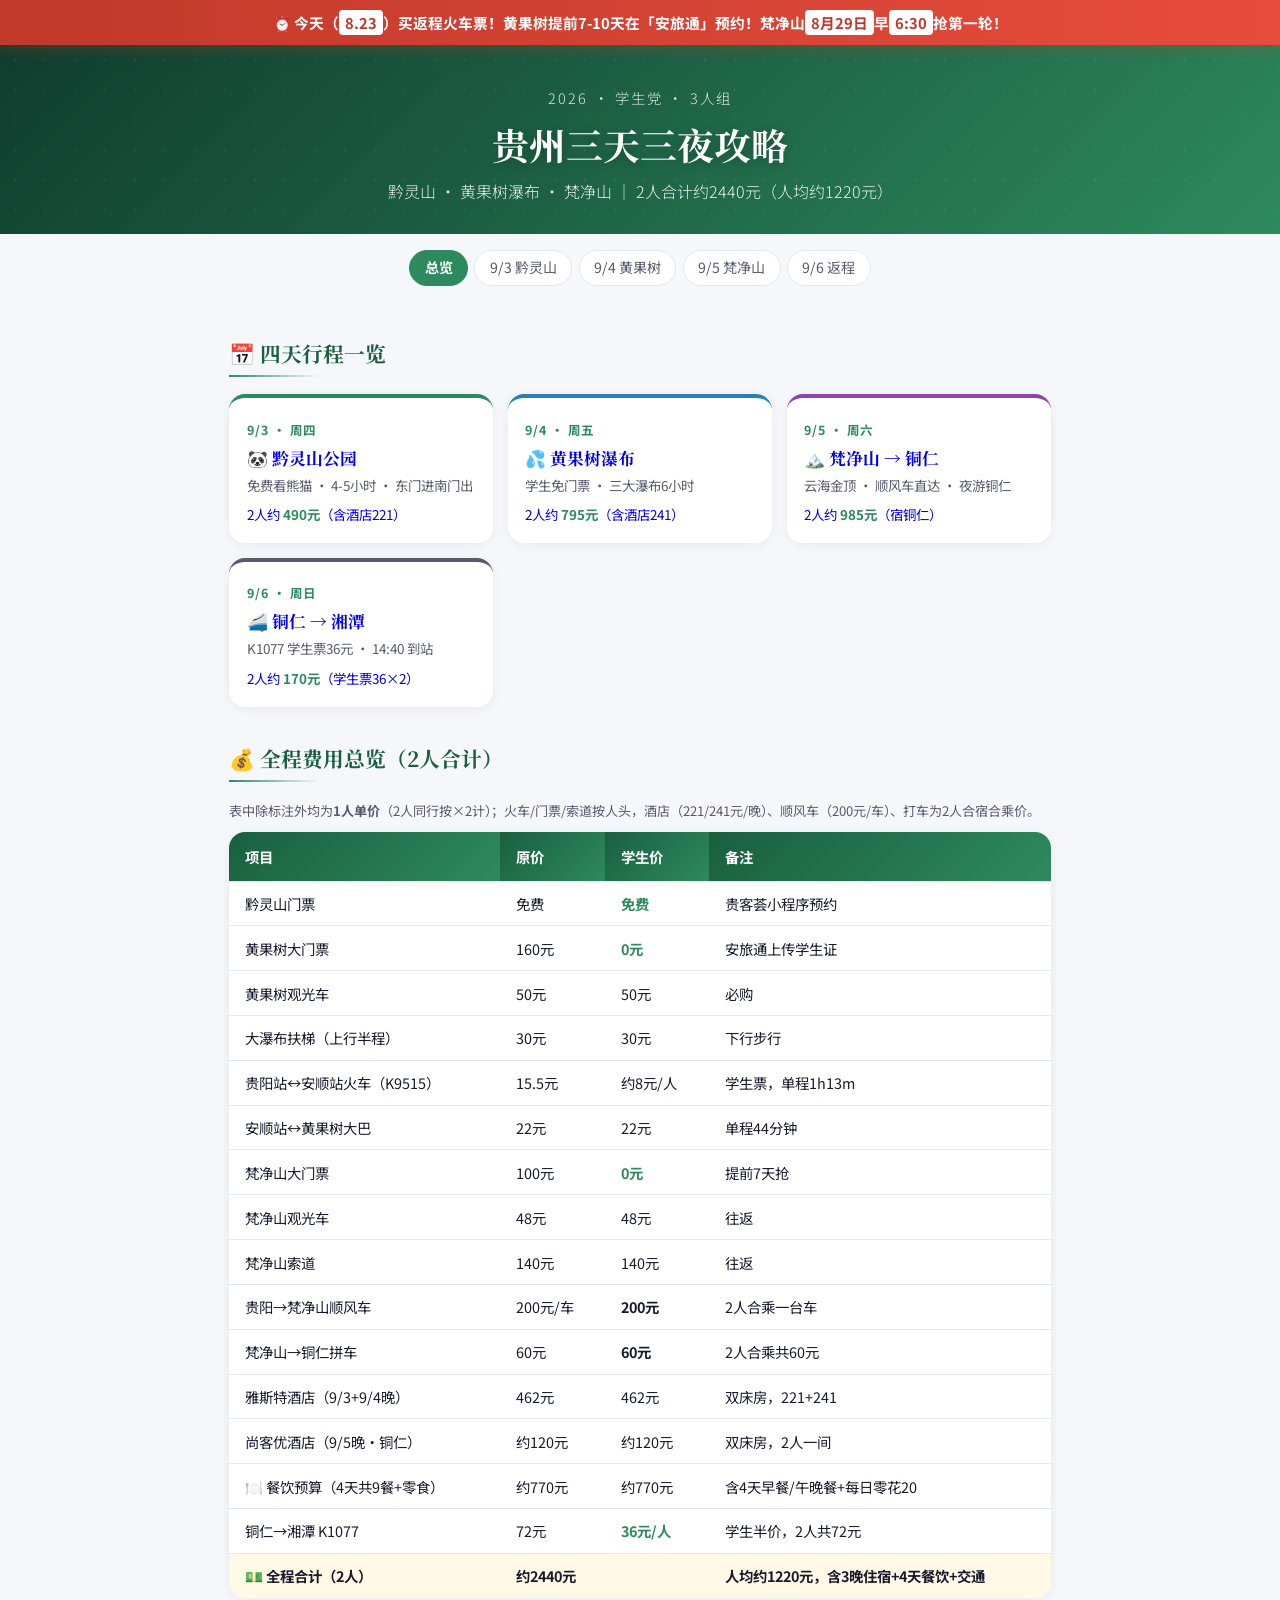
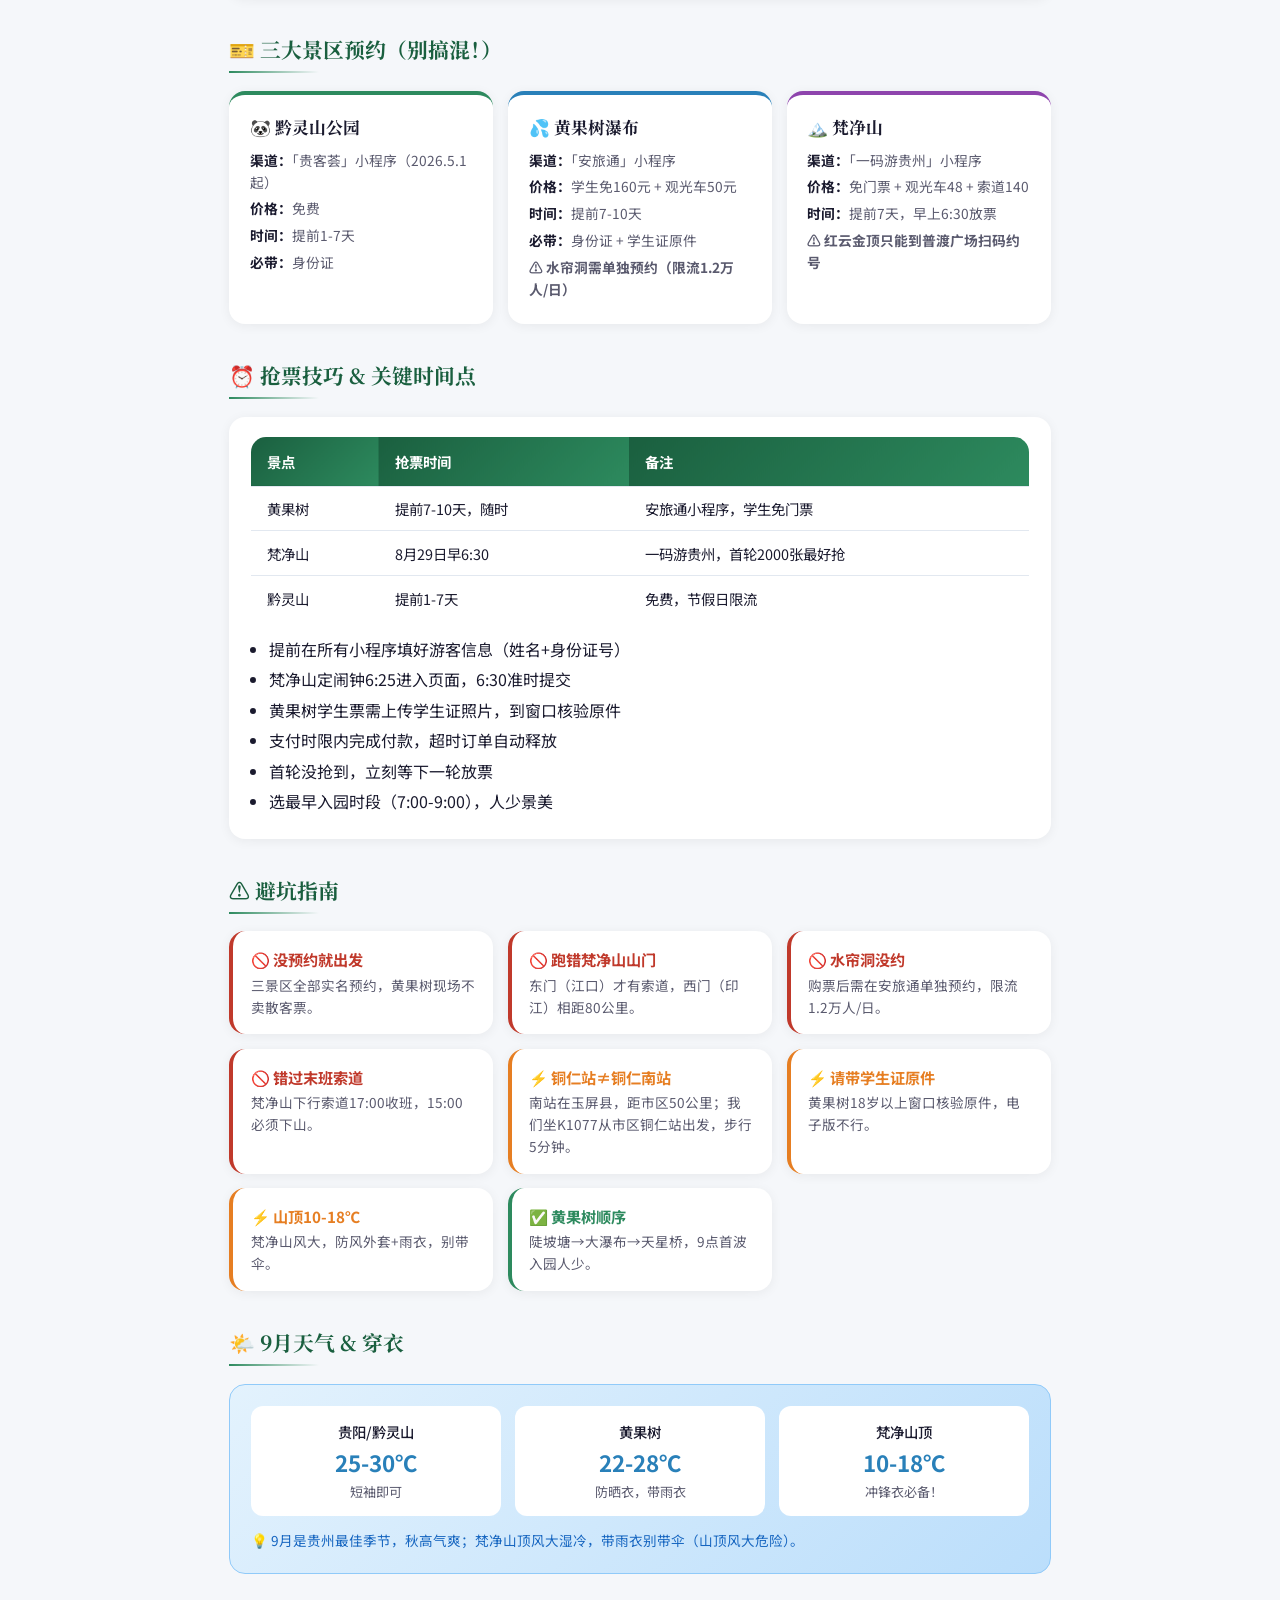
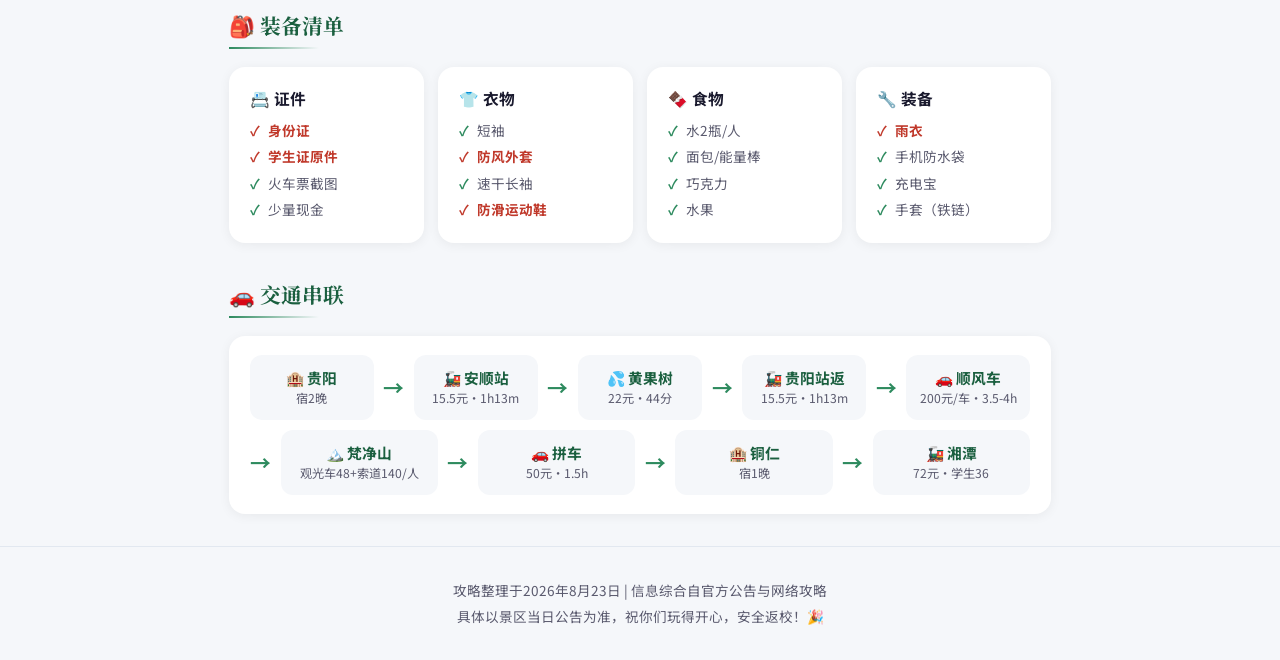
==== index.html @ e3be9c39 "贵州三天三夜学生党攻略（黔灵山/黄果树/梵净山, 2人版）" ====
<!DOCTYPE html>
<html lang="zh-CN">
<head>
<meta charset="UTF-8">
<meta name="viewport" content="width=device-width, initial-scale=1.0">
<title>贵州三天三夜攻略 | 总览</title>
<link rel="preconnect" href="https://fonts.googleapis.com">
<link rel="preconnect" href="https://fonts.gstatic.com" crossorigin>
<link href="https://fonts.googleapis.com/css2?family=Noto+Serif+SC:wght@600;700&family=Noto+Sans+SC:wght@300;400;500;700&display=swap" rel="stylesheet">
<link rel="stylesheet" href="style.css">
</head>
<body>

<div class="banner">
  ⏰ 今天（<span class="d">8.23</span>）买返程火车票！黄果树提前7-10天在「安旅通」预约！梵净山<span class="d">8月29日</span>早<span class="d">6:30</span>抢第一轮！
</div>

<div class="hero" style="--hero-a:#0f3d2e;--hero-b:#2d8a5e;">
  <div class="eyebrow">2026 · 学生党 · 3人组</div>
  <h1>贵州三天三夜攻略</h1>
  <div class="sub">黔灵山 · 黄果树瀑布 · 梵净山 ｜ 2人合计约2440元（人均约1220元）</div>
</div>

<div class="segwrap">
  <nav class="seg">
    <a class="on" href="index.html">总览</a>
    <a href="day1.html">9/3 黔灵山</a>
    <a href="day2.html">9/4 黄果树</a>
    <a href="day3.html">9/5 梵净山</a>
    <a href="day4.html">9/6 返程</a>
  </nav>
</div>

<main>

  <!-- 四天导航卡片 -->
  <section>
    <h2 class="sec-t">📅 四天行程一览</h2>
    <div class="sec-line"></div>
    <div class="cards-nav">
      <a class="daynav-card" href="day1.html" style="border-top-color:#2d8a5e;">
        <span class="dnum">9/3 · 周四</span>
        <h3>🐼 黔灵山公园</h3>
        <p>免费看熊猫 · 4-5小时 · 东门进南门出</p>
        <span class="gap">2人约 <span>490元</span>（含酒店221）</span>
      </a>
      <a class="daynav-card" href="day2.html" style="border-top-color:#2980b9;">
        <span class="dnum">9/4 · 周五</span>
        <h3>💦 黄果树瀑布</h3>
        <p>学生免门票 · 三大瀑布6小时</p>
        <span class="gap">2人约 <span>795元</span>（含酒店241）</span>
      </a>
      <a class="daynav-card" href="day3.html" style="border-top-color:#8e44ad;">
        <span class="dnum">9/5 · 周六</span>
        <h3>🏔️ 梵净山 → 铜仁</h3>
        <p>云海金顶 · 顺风车直达 · 夜游铜仁</p>
        <span class="gap">2人约 <span>985元</span>（宿铜仁）</span>
      </a>
      <a class="daynav-card" href="day4.html" style="border-top-color:#5a5a6e;">
        <span class="dnum">9/6 · 周日</span>
        <h3>🚄 铜仁 → 湘潭</h3>
        <p>K1077 学生票36元 · 14:40 到站</p>
        <span class="gap">2人约 <span>170元</span>（学生票36×2）</span>
      </a>
    </div>
  </section>

  <!-- 费用总览 -->
  <section id="cost">
    <h2 class="sec-t">💰 全程费用总览（2人合计）</h2>
    <div class="sec-line"></div>
    <p style="font-size:.82rem;color:var(--ink-soft);margin-bottom:.7rem;">表中除标注外均为<b>1人单价</b>（2人同行按×2计）；火车/门票/索道按人头，酒店（221/241元/晚）、顺风车（200元/车）、打车为2人合宿合乘价。</p>
    <table class="tbl">
      <thead><tr><th>项目</th><th>原价</th><th>学生价</th><th>备注</th></tr></thead>
      <tbody>
        <tr><td>黔灵山门票</td><td>免费</td><td class="free">免费</td><td>贵客荟小程序预约</td></tr>
        <tr><td>黄果树大门票</td><td>160元</td><td class="free"><b>0元</b></td><td>安旅通上传学生证</td></tr>
        <tr><td>黄果树观光车</td><td>50元</td><td>50元</td><td>必购</td></tr>
        <tr><td>大瀑布扶梯（上行半程）</td><td>30元</td><td>30元</td><td>下行步行</td></tr>
        <tr><td>贵阳站↔安顺站火车（K9515）</td><td>15.5元</td><td>约8元/人</td><td>学生票，单程1h13m</td></tr>
        <tr><td>安顺站↔黄果树大巴</td><td>22元</td><td>22元</td><td>单程44分钟</td></tr>
        <tr><td>梵净山大门票</td><td>100元</td><td class="free"><b>0元</b></td><td>提前7天抢</td></tr>
        <tr><td>梵净山观光车</td><td>48元</td><td>48元</td><td>往返</td></tr>
        <tr><td>梵净山索道</td><td>140元</td><td>140元</td><td>往返</td></tr>
        <tr><td>贵阳→梵净山顺风车</td><td>200元/车</td><td><b>200元</b></td><td>2人合乘一台车</td></tr>
        <tr><td>梵净山→铜仁拼车</td><td>60元</td><td><b>60元</b></td><td>2人合乘共60元</td></tr>
        <tr><td>雅斯特酒店（9/3+9/4晚）</td><td>462元</td><td>462元</td><td>双床房，221+241</td></tr>
        <tr><td>尚客优酒店（9/5晚·铜仁）</td><td>约120元</td><td>约120元</td><td>双床房，2人一间</td></tr>
        <tr><td>🍽️ 餐饮预算（4天共9餐+零食）</td><td>约770元</td><td>约770元</td><td>含4天早餐/午晚餐+每日零花20</td></tr>
        <tr><td>铜仁→湘潭 K1077</td><td>72元</td><td class="free"><b>36元</b>/人</td><td>学生半价，2人共72元</td></tr>
        <tr class="total"><td>💵 全程合计（2人）</td><td colspan="2">约2440元</td><td>人均约1220元，含3晚住宿+4天餐饮+交通</td></tr>
      </tbody>
    </table>
  </section>

  <!-- 预约攻略 -->
  <section id="booking">
    <h2 class="sec-t">🎫 三大景区预约（别搞混！）</h2>
    <div class="sec-line"></div>
    <div class="grid3">
      <div class="card book-card" style="border-top-color:#2d8a5e;">
        <h3>🐼 黔灵山公园</h3>
        <p><b>渠道：</b>「贵客荟」小程序（2026.5.1起）</p>
        <p><b>价格：</b>免费</p>
        <p><b>时间：</b>提前1-7天</p>
        <p><b>必带：</b>身份证</p>
      </div>
      <div class="card book-card" style="border-top-color:#2980b9;">
        <h3>💦 黄果树瀑布</h3>
        <p><b>渠道：</b>「安旅通」小程序</p>
        <p><b>价格：</b>学生免160元 + 观光车50元</p>
        <p><b>时间：</b>提前7-10天</p>
        <p><b>必带：</b>身份证 + 学生证原件</p>
        <p class="hot">⚠️ 水帘洞需单独预约（限流1.2万人/日）</p>
      </div>
      <div class="card book-card" style="border-top-color:#8e44ad;">
        <h3>🏔️ 梵净山</h3>
        <p><b>渠道：</b>「一码游贵州」小程序</p>
        <p><b>价格：</b>免门票 + 观光车48 + 索道140</p>
        <p><b>时间：</b>提前7天，早上6:30放票</p>
        <p class="hot">⚠️ 红云金顶只能到普渡广场扫码约号</p>
      </div>
    </div>
  </section>

  <!-- 抢票技巧 -->
  <section id="tips">
    <h2 class="sec-t">⏰ 抢票技巧 &amp; 关键时间点</h2>
    <div class="sec-line"></div>
    <div class="card">
      <table class="tbl" style="box-shadow:none;border:1px solid var(--border);">
        <thead><tr><th>景点</th><th>抢票时间</th><th>备注</th></tr></thead>
        <tbody>
          <tr><td>黄果树</td><td>提前7-10天，随时</td><td>安旅通小程序，学生免门票</td></tr>
          <tr><td>梵净山</td><td>8月29日早6:30</td><td>一码游贵州，首轮2000张最好抢</td></tr>
          <tr><td>黔灵山</td><td>提前1-7天</td><td>免费，节假日限流</td></tr>
        </tbody>
      </table>
      <ul style="margin-top:1rem;padding-left:1.2rem;">
        <li style="margin:.3rem 0;">提前在所有小程序填好游客信息（姓名+身份证号）</li>
        <li style="margin:.3rem 0;">梵净山定闹钟6:25进入页面，6:30准时提交</li>
        <li style="margin:.3rem 0;">黄果树学生票需上传学生证照片，到窗口核验原件</li>
        <li style="margin:.3rem 0;">支付时限内完成付款，超时订单自动释放</li>
        <li style="margin:.3rem 0;">首轮没抢到，立刻等下一轮放票</li>
        <li style="margin:.3rem 0;">选最早入园时段（7:00-9:00），人少景美</li>
      </ul>
    </div>
  </section>

  <!-- 避坑 -->
  <section id="pitfalls">
    <h2 class="sec-t">⚠️ 避坑指南</h2>
    <div class="sec-line"></div>
    <div class="grid2">
      <div class="card pit"><h4>🚫 没预约就出发</h4><p>三景区全部实名预约，黄果树现场不卖散客票。</p></div>
      <div class="card pit"><h4>🚫 跑错梵净山山门</h4><p>东门（江口）才有索道，西门（印江）相距80公里。</p></div>
      <div class="card pit"><h4>🚫 水帘洞没约</h4><p>购票后需在安旅通单独预约，限流1.2万人/日。</p></div>
      <div class="card pit"><h4>🚫 错过末班索道</h4><p>梵净山下行索道17:00收班，15:00必须下山。</p></div>
      <div class="card pit o"><h4>⚡ 铜仁站≠铜仁南站</h4><p>南站在玉屏县，距市区50公里；我们坐K1077从市区铜仁站出发，步行5分钟。</p></div>
      <div class="card pit o"><h4>⚡ 请带学生证原件</h4><p>黄果树18岁以上窗口核验原件，电子版不行。</p></div>
      <div class="card pit o"><h4>⚡ 山顶10-18℃</h4><p>梵净山风大，防风外套+雨衣，别带伞。</p></div>
      <div class="card pit g"><h4>✅ 黄果树顺序</h4><p>陡坡塘→大瀑布→天星桥，9点首波入园人少。</p></div>
    </div>
  </section>

  <!-- 天气 -->
  <section id="weather">
    <h2 class="sec-t">🌤️ 9月天气 &amp; 穿衣</h2>
    <div class="sec-line"></div>
    <div class="weather">
      <div class="grid3">
        <div class="wi"><span class="nm">贵阳/黔灵山</span><div class="temp">25-30℃</div><p>短袖即可</p></div>
        <div class="wi"><span class="nm">黄果树</span><div class="temp">22-28℃</div><p>防晒衣，带雨衣</p></div>
        <div class="wi"><span class="nm">梵净山顶</span><div class="temp">10-18℃</div><p>冲锋衣必备！</p></div>
      </div>
      <p style="font-size:.85rem;color:#1565c0;margin-top:.9rem;">💡 9月是贵州最佳季节，秋高气爽；梵净山顶风大湿冷，带雨衣别带伞（山顶风大危险）。</p>
    </div>
  </section>

  <!-- 装备 -->
  <section id="pack">
    <h2 class="sec-t">🎒 装备清单</h2>
    <div class="sec-line"></div>
    <div class="grid4">
      <div class="card pack">
        <h4>📇 证件</h4>
        <ul>
          <li class="must">身份证</li>
          <li class="must">学生证原件</li>
          <li>火车票截图</li>
          <li>少量现金</li>
        </ul>
      </div>
      <div class="card pack">
        <h4>👕 衣物</h4>
        <ul>
          <li>短袖</li>
          <li class="must">防风外套</li>
          <li>速干长袖</li>
          <li class="must">防滑运动鞋</li>
        </ul>
      </div>
      <div class="card pack">
        <h4>🍫 食物</h4>
        <ul>
          <li>水2瓶/人</li>
          <li>面包/能量棒</li>
          <li>巧克力</li>
          <li>水果</li>
        </ul>
      </div>
      <div class="card pack">
        <h4>🔧 装备</h4>
        <ul>
          <li class="must">雨衣</li>
          <li>手机防水袋</li>
          <li>充电宝</li>
          <li>手套（铁链）</li>
        </ul>
      </div>
    </div>
  </section>

  <!-- 交通串联 -->
  <section id="transport">
    <h2 class="sec-t">🚗 交通串联</h2>
    <div class="sec-line"></div>
    <div class="card">
      <div class="tflow">
        <div class="tnode"><span class="city">🏨 贵阳</span><span class="tc">宿2晚</span></div>
        <div class="tarrow">→</div>
        <div class="tnode"><span class="city">🚂 安顺站</span><span class="tc">15.5元·1h13m</span></div>
        <div class="tarrow">→</div>
        <div class="tnode"><span class="city">💦 黄果树</span><span class="tc">22元·44分</span></div>
        <div class="tarrow">→</div>
        <div class="tnode"><span class="city">🚂 贵阳站返</span><span class="tc">15.5元·1h13m</span></div>
        <div class="tarrow">→</div>
        <div class="tnode"><span class="city">🚗 顺风车</span><span class="tc">200元/车·3.5-4h</span></div>
        <div class="tarrow">→</div>
        <div class="tnode"><span class="city">🏔️ 梵净山</span><span class="tc">观光车48+索道140/人</span></div>
        <div class="tarrow">→</div>
        <div class="tnode"><span class="city">🚗 拼车</span><span class="tc">50元·1.5h</span></div>
        <div class="tarrow">→</div>
        <div class="tnode"><span class="city">🏨 铜仁</span><span class="tc">宿1晚</span></div>
        <div class="tarrow">→</div>
        <div class="tnode"><span class="city">🚂 湘潭</span><span class="tc">72元·学生36</span></div>
      </div>
    </div>
  </section>

</main>

<footer>
  <p>攻略整理于2026年8月23日 | 信息综合自官方公告与网络攻略</p>
  <p>具体以景区当日公告为准，祝你们玩得开心，安全返校！🎉</p>
</footer>

<script>
document.addEventListener('DOMContentLoaded',function(){
  var io=new IntersectionObserver(function(es){
    es.forEach(function(e){if(e.isIntersecting){e.target.classList.add('show');io.unobserve(e.target);}});
  },{threshold:.1});
  document.querySelectorAll('section,.hero').forEach(function(el){io.observe(el);});
});
</script>
</body>
</html>
---- style.css ----
:root{
  --green-dark:#1a5f3f;
  --green:#2d8a5e;
  --gold:#e8b951;
  --red:#c0392b;
  --orange:#e67e22;
  --blue:#2980b9;
  --purple:#8e44ad;
  --bg:#f5f7fa;
  --card:#ffffff;
  --ink:#1a1a2e;
  --ink-soft:#5a5a6e;
  --border:#e2e8f0;
  --accent:#2d8a5e;
}
*{margin:0;padding:0;box-sizing:border-box;}
html{scroll-behavior:smooth;}
body{
  font-family:'Noto Sans SC',sans-serif;
  font-weight:400;font-size:16px;line-height:1.6;
  color:var(--ink);background:var(--bg);
}
h1,h2,h3{font-family:'Noto Serif SC',serif;}

/* ── 1. 顶部紧急横幅 ── */
.banner{
  position:sticky;top:0;z-index:100;
  background:linear-gradient(90deg,#c0392b,#e74c3c);
  color:#fff;font-weight:700;text-align:center;
  padding:.6rem 1rem;font-size:.92rem;
  box-shadow:0 4px 15px rgba(192,57,43,.3);
}
.banner .d{display:inline-block;background:#fff;color:var(--red);border-radius:4px;padding:1px 6px;font-weight:700;}
.banner.green{background:linear-gradient(90deg,#1a5f3f,#2d8a5e);box-shadow:0 4px 15px rgba(26,95,63,.3);}
.banner.blue{background:linear-gradient(90deg,#1a5276,#2980b9);box-shadow:0 4px 15px rgba(41,128,185,.3);}
.banner.purple{background:linear-gradient(90deg,#6c3483,#8e44ad);box-shadow:0 4px 15px rgba(142,68,173,.3);}
.banner.gray{background:linear-gradient(90deg,#4a4a5a,#5a5a6e);box-shadow:0 4px 15px rgba(90,90,110,.3);}

/* ── 2. Hero ── */
.hero{
  text-align:center;color:#fff;
  padding:2.6rem 1.2rem 1.8rem;
  background-image:
    radial-gradient(circle, rgba(255,255,255,.06) 1px, transparent 1px),
    linear-gradient(135deg,var(--hero-a),var(--hero-b));
  background-size:30px 30px,100% 100%;
}
.hero .eyebrow{
  font-size:.9rem;letter-spacing:.15em;opacity:.85;font-weight:300;
  margin-bottom:.4rem;
}
.hero h1{
  font-size:2.3rem;font-weight:700;text-shadow:0 2px 10px rgba(0,0,0,.25);
  margin-bottom:.3rem;
}
.hero .sub{font-size:1rem;opacity:.92;font-weight:300;}

/* ── 3. 页面导航（seg） ── */
.segwrap{padding:1rem 1.2rem;}
.seg{
  display:flex;justify-content:center;gap:.4rem;flex-wrap:wrap;
  max-width:1080px;margin:0 auto;
}
.seg a{
  text-decoration:none;color:var(--ink-soft);
  font-size:.88rem;padding:.35rem .9rem;border-radius:50px;
  background:#fff;border:1px solid var(--border);
  transition:all .25s;
}
.seg a:hover{border-color:var(--accent);color:var(--accent);}
.seg a.on{
  background:var(--accent);color:#fff;border-color:var(--accent);font-weight:700;
}

/* ── 4. 快速信息 pills ── */
.pills{display:flex;justify-content:center;gap:.6rem;flex-wrap:wrap;margin:.6rem 0 1rem;}
.pill{
  background:#fff;border:1px solid var(--border);border-radius:50px;
  padding:.3rem .9rem;font-size:.85rem;color:var(--ink-soft);
}
.pill b{color:var(--accent);}

/* ── 5. 布局 ── */
main{max-width:860px;margin:0 auto;padding:0 1.2rem 2rem;}
section{margin-top:2.2rem;}
.sec-t{font-size:1.3rem;color:var(--green-dark);margin-bottom:.3rem;}
.sec-line{height:2px;width:90px;background:linear-gradient(90deg,var(--accent),transparent);margin-bottom:1.1rem;}
.card{
  background:var(--card);border-radius:16px;
  box-shadow:0 2px 12px rgba(0,0,0,.06);
  padding:1.2rem 1.3rem;
  transition:transform .3s ease,box-shadow .3s ease;
}
.card:hover{transform:translateY(-4px);box-shadow:0 8px 24px rgba(0,0,0,.1);}

/* ── 6. 时间线（大卡片流） ── */
.tl{display:flex;flex-direction:column;position:relative;}
.tl-row{display:flex;gap:.9rem;align-items:flex-start;padding:.45rem 0;}
.tl-time{
  flex-shrink:0;width:74px;text-align:center;
  background:var(--accent);color:#fff;font-weight:700;font-size:.86rem;
  border-radius:12px;padding:.4rem 0;
  font-variant-numeric:tabular-nums;
}
.tl-time.small{font-size:.74rem;}
.tl-time.red{background:var(--red);}
.tl-time.orange{background:var(--orange);}
.tl-time.gray{background:#8a8a9a;}
.tl-body{flex:1;background:#fff;border-radius:12px;padding:.75rem 1rem;box-shadow:0 1px 6px rgba(0,0,0,.04);}
.tl-body h4{font-size:.98rem;margin-bottom:.15rem;}
.tl-body p{font-size:.88rem;color:var(--ink-soft);}
.tl-body .cost{font-size:.78rem;color:var(--ink-soft);background:var(--bg);border-radius:8px;padding:.1rem .5rem;display:inline-block;margin-top:.25rem;}
.tl-body .cost b{color:var(--accent);}

/* ── 7. 路线步骤（圆节点+绿箭头） ── */
.steps{list-style:none;display:flex;flex-direction:column;align-items:center;}
.steps li{display:flex;flex-direction:column;align-items:center;}
.node{width:100%;max-width:460px;display:flex;align-items:center;gap:.8rem;}
.node .circ{
  width:46px;height:46px;border-radius:50%;flex-shrink:0;
  color:#fff;font-weight:700;font-size:.8rem;line-height:1.2;
  display:flex;align-items:center;justify-content:center;text-align:center;
  background:var(--accent);
}
.node .circ.hot{background:var(--red);}
.node .circ.warn{background:var(--orange);}
.node .nlabel{font-size:.95rem;font-weight:500;}
.node .ncost{display:block;font-size:.8rem;color:var(--ink-soft);}
.steps .arrow{color:var(--green);font-weight:700;font-size:1.3rem;line-height:1;margin:.3rem 0;}
.route-tag{font-size:.78rem;color:var(--ink-soft);background:var(--bg);border-radius:50px;padding:.2rem .7rem;}
.route-tags{display:flex;gap:.5rem;flex-wrap:wrap;margin-top:.9rem;justify-content:center;}

/* ── 8. 表格 ── */
.tbl{width:100%;border-collapse:collapse;background:#fff;border-radius:16px;overflow:hidden;box-shadow:0 2px 12px rgba(0,0,0,.06);}
.tbl thead th{
  background:linear-gradient(135deg,#1a5f3f,#2d8a5e);
  color:#fff;padding:.8rem 1rem;text-align:left;font-size:.9rem;
}
.tbl td{padding:.65rem 1rem;border-top:1px solid var(--border);font-size:.9rem;}
.tbl tbody tr{transition:background .2s;}
.tbl tbody tr:hover{background:#f8fafb;}
.tbl .free{color:var(--green);font-weight:700;}
.tbl .total{background:#fff9e6;font-weight:700;}
.tbl.darkhead thead th{background:linear-gradient(135deg,#2c3e50,#34495e);}
.tbl .best{background:#e8f5e9;}

/* ── 9. 提醒 Notice ── */
.notice{
  background:#fff3e0;color:#e65100;border-radius:12px;
  padding:.7rem 1rem;font-size:.9rem;margin-top:.9rem;
}
.notice.red{background:#fdecea;color:var(--red);}
.notice.green{background:#e8f5e9;color:#1a5f3f;}

/* ── 10. 当日账本 ── */
.ledger{width:100%;border-collapse:collapse;}
.ledger td{padding:.45rem 0;font-size:.92rem;border-bottom:1px dashed var(--border);}
.ledger td:last-child{text-align:right;font-weight:700;color:var(--accent);white-space:nowrap;font-variant-numeric:tabular-nums;}
.ledger tr:last-child td{border-bottom:none;}
.ledger .sum td{font-weight:700;font-size:1rem;padding-top:.7rem;}

/* ── 11. 游戏化提醒卡 ── */
.warn2{display:grid;grid-template-columns:repeat(auto-fit,minmax(180px,1fr));gap:.8rem;}
.wn{background:#fff;border-radius:14px;padding:.9rem 1rem;border-left:4px solid var(--red);box-shadow:0 1px 6px rgba(0,0,0,.05);}
.wn h5{font-size:.92rem;color:var(--red);margin-bottom:.2rem;}
.wn p{font-size:.84rem;color:var(--ink-soft);}
.wn.gr{border-left-color:var(--green);}
.wn.gr h5{color:var(--green);}
.wn.bu{border-left-color:var(--blue);}
.wn.bu h5{color:var(--blue);}

/* ── 12. 上/下页导航 ── */
.daynav{
  display:grid;grid-template-columns:1fr 1fr;gap:.8rem;margin-top:2.4rem;
}
.daynav a{
  text-decoration:none;color:var(--ink-soft);text-align:center;
  background:#fff;border:1px solid var(--border);border-radius:16px;
  padding:1rem;font-size:.9rem;transition:all .25s;
}
.daynav a:hover{border-color:var(--accent);color:var(--accent);transform:translateY(-2px);}
.daynav a b{display:block;color:var(--ink);font-size:.95rem;margin-bottom:.1rem;}
.daynav a:hover b{color:var(--accent);}
.daynav a.next{text-align:right;}
.daynav a.prev{text-align:left;}

/* ── 13. 首页功能块 ── */
.cards-nav{display:grid;grid-template-columns:repeat(auto-fit,minmax(200px,1fr));gap:.9rem;}
.daynav-card{text-decoration:none;display:block;background:#fff;border-radius:16px;padding:1.1rem;box-shadow:0 2px 12px rgba(0,0,0,.06);transition:all .25s;border-top:4px solid var(--accent);}
.daynav-card:hover{transform:translateY(-4px);box-shadow:0 8px 24px rgba(0,0,0,.1);}
.daynav-card .dnum{font-size:.78rem;font-weight:700;color:var(--accent);letter-spacing:.08em;}
.daynav-card h3{font-size:1.05rem;margin:.2rem 0;}
.daynav-card p{font-size:.84rem;color:var(--ink-soft);}
.daynav-card .gap{display:block;margin-top:.5rem;font-size:.84rem;}
.daynav-card .gap span{color:var(--accent);font-weight:700;}
.grid3{display:grid;grid-template-columns:repeat(auto-fit,minmax(230px,1fr));gap:.9rem;}
.grid2{display:grid;grid-template-columns:repeat(auto-fit,minmax(250px,1fr));gap:.9rem;}
.grid4{display:grid;grid-template-columns:repeat(auto-fit,minmax(180px,1fr));gap:.9rem;}
.book-card{border-top:4px solid var(--accent);}
.book-card h3{font-size:1.05rem;margin-bottom:.5rem;}
.book-card p{font-size:.86rem;margin-bottom:.3rem;color:var(--ink-soft);}
.book-card p b{color:var(--ink);}
.hot{color:var(--red);font-weight:700;font-size:.88rem;}
.pit{border-left:4px solid var(--red);padding:1rem 1.1rem;}
.pit h4{font-size:.95rem;color:var(--red);margin-bottom:.2rem;}
.pit p{font-size:.85rem;color:var(--ink-soft);}
.pit.o{border-color:var(--orange);}
.pit.o h4{color:var(--orange);}
.pit.g{border-color:var(--green);}
.pit.g h4{color:var(--green);}
.weather{
  background:linear-gradient(135deg,#e3f2fd,#bbdefb);
  border:1px solid #90caf9;border-radius:16px;padding:1.3rem;
}
.wi{background:#fff;border-radius:12px;padding:.9rem;text-align:center;}
.wi .temp{font-size:1.4rem;font-weight:700;color:var(--blue);}
.wi .nm{font-weight:500;font-size:.9rem;display:block;margin-bottom:.1rem;}
.wi p{font-size:.82rem;color:var(--ink-soft);}
.pack h4{font-size:.98rem;margin-bottom:.4rem;}
.pack li{list-style:none;font-size:.85rem;color:var(--ink-soft);padding:.15rem 0 .15rem 1.1rem;position:relative;}
.pack li::before{content:"✓";color:var(--green);font-weight:700;position:absolute;left:0;}
.pack li.must{color:var(--red);font-weight:700;}
.pack li.must::before{color:var(--red);}
.tflow{display:flex;gap:.6rem;flex-wrap:wrap;align-items:stretch;}
.tnode{flex:1;min-width:120px;background:var(--bg);border-radius:12px;padding:.7rem;text-align:center;font-size:.82rem;}
.tnode .city{font-weight:700;color:var(--green-dark);display:block;font-size:.92rem;}
.tnode .tc{color:var(--ink-soft);font-size:.76rem;display:block;}
.tarrow{display:flex;align-items:center;color:var(--green);font-weight:700;font-size:1.3rem;}

/* ── footer ── */
footer{
  background:#f5f7fa;text-align:center;color:#5a5a6e;
  font-size:.85rem;padding:1.8rem 1rem;border-top:1px solid var(--border);
}
footer p{margin:.25rem 0;}

/* ── 淡入动画 ── */
.fade{opacity:0;transform:translateY(30px);transition:opacity .6s ease-out,transform .6s ease-out;}
.fade.show{opacity:1;transform:none;}

/* ── 响应式 ── */
@media(max-width:600px){
  .hero h1{font-size:1.7rem;}
  .sec-t{font-size:1.15rem;}
  body{font-size:15px;}
  .tflow{flex-direction:column;}
  .tarrow{justify-content:center;transform:rotate(90deg);}
  .tl-time{width:64px;}
}
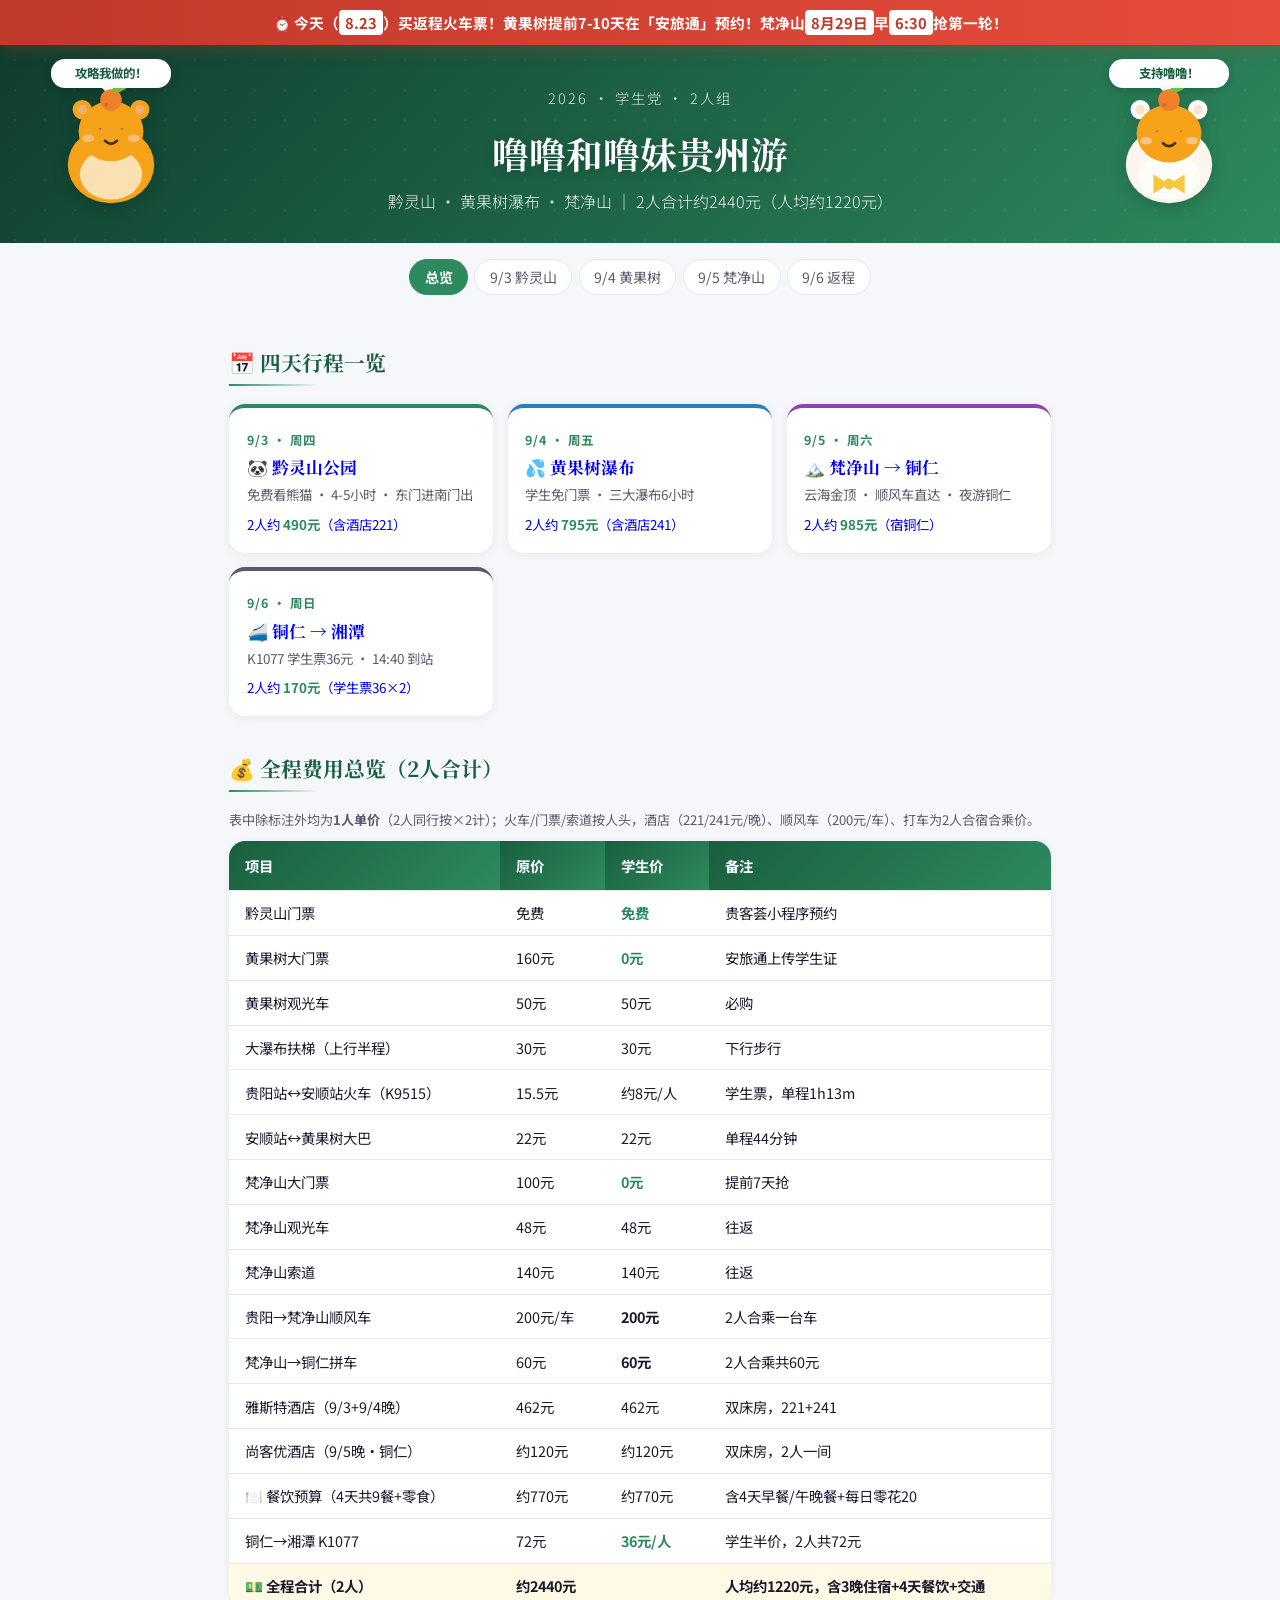
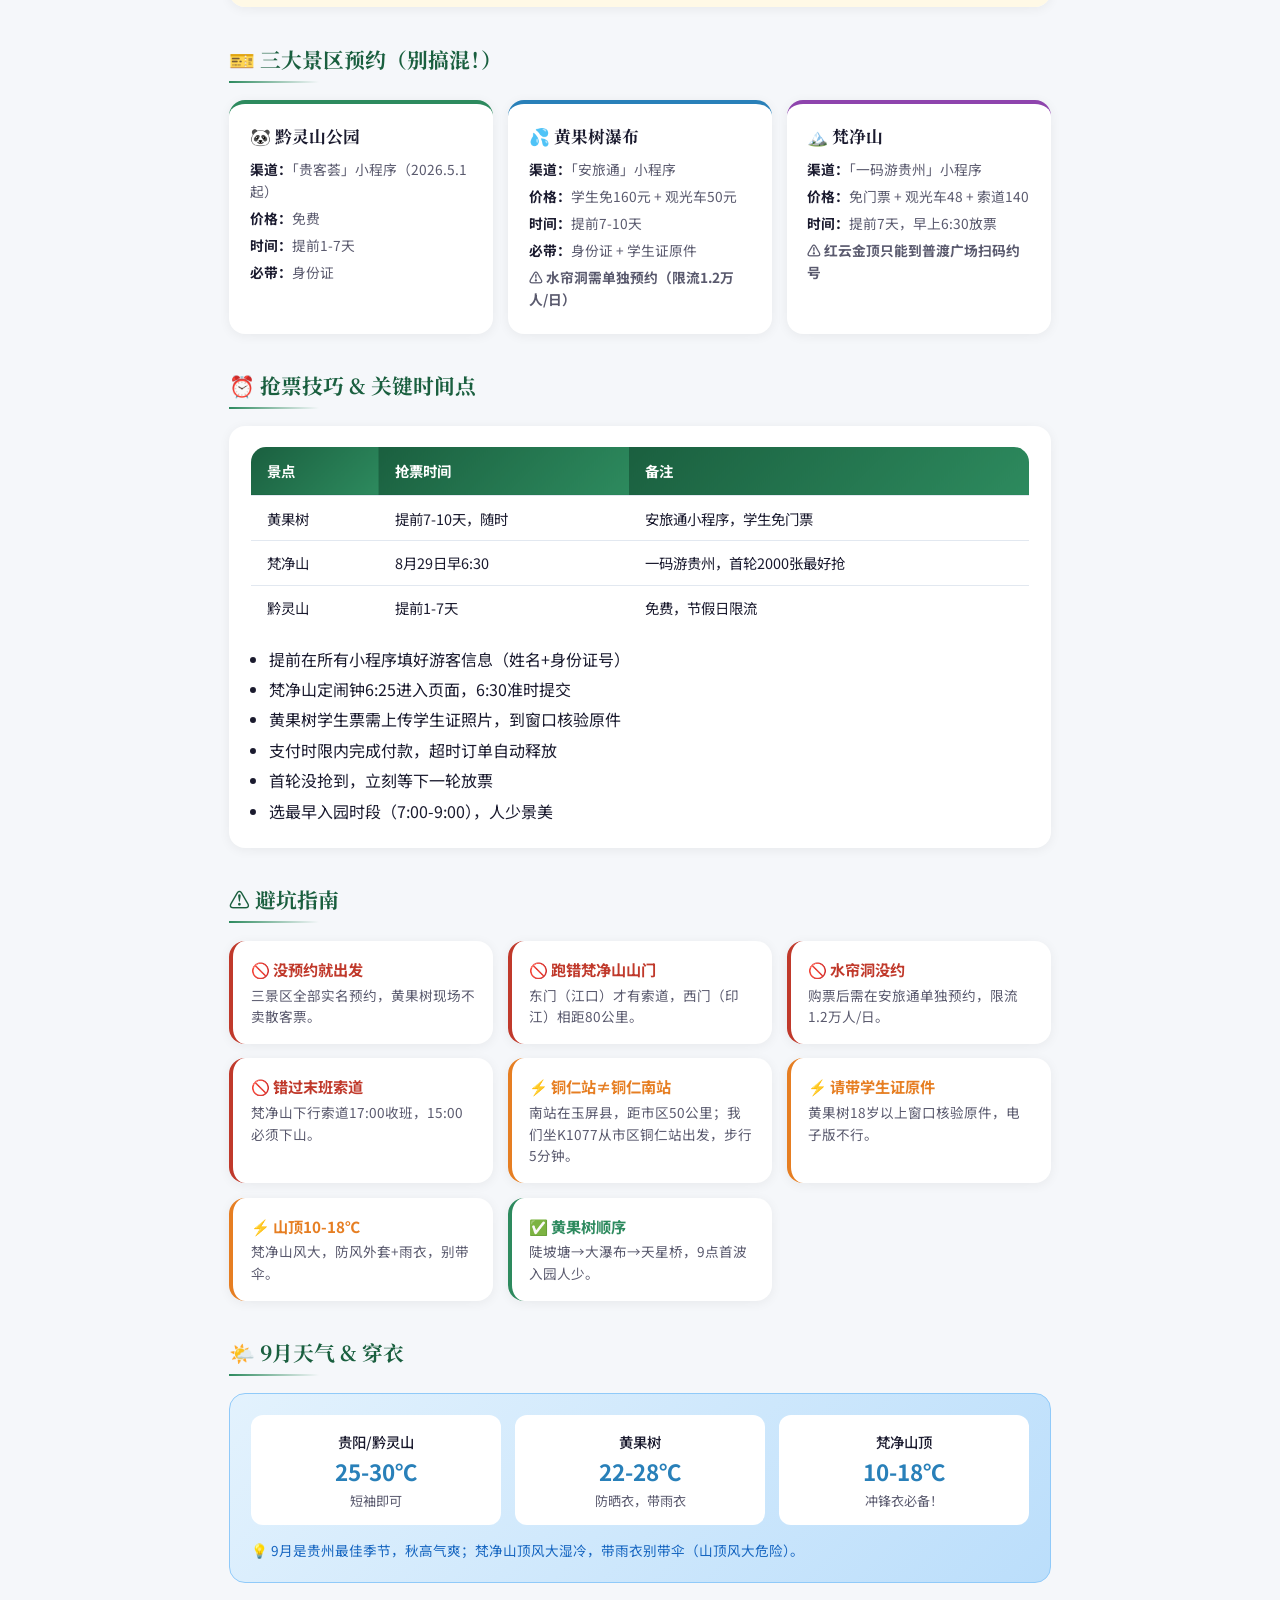
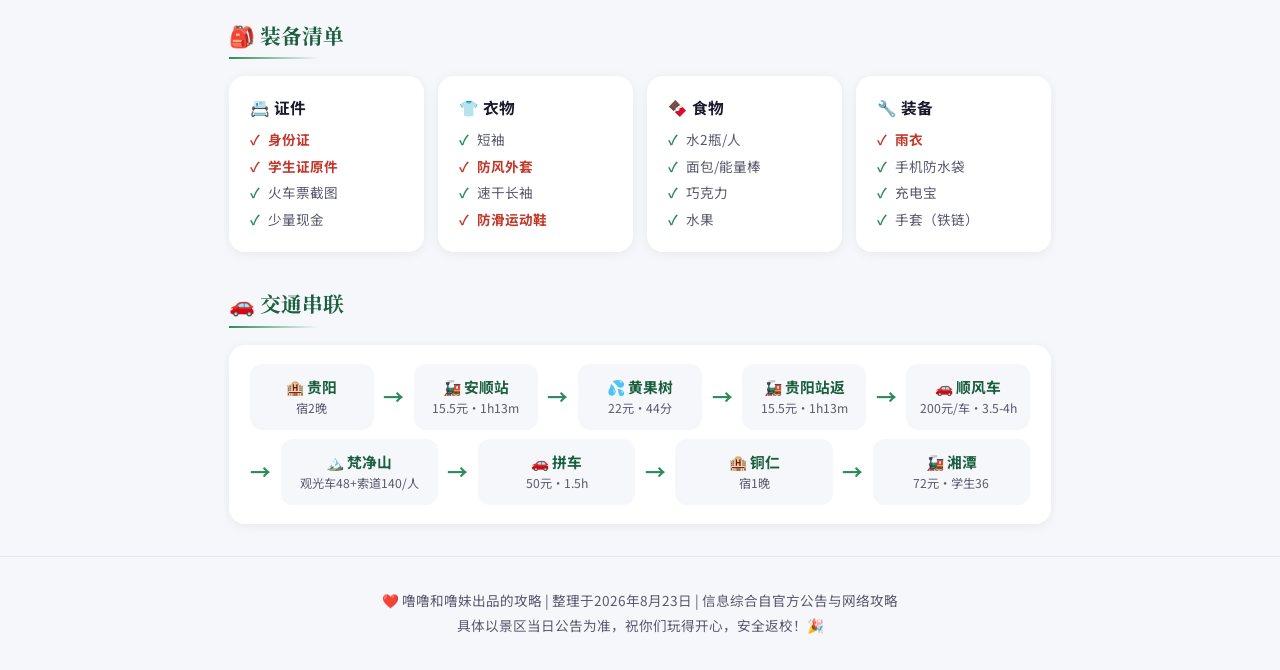
==== commit 3733ca52: "品牌化：站点改为噜噜和噜妹贵州游，加入水豚噜噜/噜妹IP（SVG带眨眼动画）、每页Hero气泡台词、Favicon、footer彩蛋" ====
--- a/index.html
+++ b/index.html
@@ -3,7 +3,8 @@
 <head>
 <meta charset="UTF-8">
 <meta name="viewport" content="width=device-width, initial-scale=1.0">
-<title>贵州三天三夜攻略 | 总览</title>
+<title>噜噜和噜妹贵州游 | 总览</title>
+<link rel="icon" href="data:image/svg+xml,%3Csvg xmlns='http://www.w3.org/2000/svg' viewBox='0 0 100 100'%3E%3Ccircle cx='50' cy='55' r='40' fill='%23F7A21B'/%3E%3Ccircle cx='50' cy='35' r='26' fill='%23F7A21B'/%3E%3Ccircle cx='39' cy='33' r='3' fill='%23463018'/%3E%3Ccircle cx='61' cy='33' r='3' fill='%23463018'/%3E%3Ccircle cx='50' cy='9' r='9' fill='%23F07F2A'/%3E%3Cpath d='M50 2 Q57 -7 64 -1 Q57 6 50 2' fill='%236FBF44'/%3E%3C/svg%3E">
 <link rel="preconnect" href="https://fonts.googleapis.com">
 <link rel="preconnect" href="https://fonts.gstatic.com" crossorigin>
 <link href="https://fonts.googleapis.com/css2?family=Noto+Serif+SC:wght@600;700&family=Noto+Sans+SC:wght@300;400;500;700&display=swap" rel="stylesheet">
@@ -16,8 +17,16 @@
 </div>
 
 <div class="hero" style="--hero-a:#0f3d2e;--hero-b:#2d8a5e;">
-  <div class="eyebrow">2026 · 学生党 · 3人组</div>
-  <h1>贵州三天三夜攻略</h1>
+  <div class="capy-spot l">
+    <span class="bubble">攻略我做的！</span>
+    <span class="capy lulu"></span>
+  </div>
+  <div class="capy-spot r">
+    <span class="bubble">支持噜噜！</span>
+    <span class="capy mei"></span>
+  </div>
+  <div class="eyebrow">2026 · 学生党 · 2人组</div>
+  <h1>噜噜和噜妹贵州游</h1>
   <div class="sub">黔灵山 · 黄果树瀑布 · 梵净山 ｜ 2人合计约2440元（人均约1220元）</div>
 </div>
 
@@ -251,7 +260,7 @@
 </main>
 
 <footer>
-  <p>攻略整理于2026年8月23日 | 信息综合自官方公告与网络攻略</p>
+  <p>❤️ 噜噜和噜妹出品的攻略 | 整理于2026年8月23日 | 信息综合自官方公告与网络攻略</p>
   <p>具体以景区当日公告为准，祝你们玩得开心，安全返校！🎉</p>
 </footer>
 
--- a/style.css
+++ b/style.css
@@ -247,3 +247,33 @@
   .tarrow{justify-content:center;transform:rotate(90deg);}
   .tl-time{width:64px;}
 }
+
+/* ── 14. 噜噜和噜妹 IP ── */
+.capy{
+  display:inline-block;width:120px;height:120px;
+  background-repeat:no-repeat;background-size:contain;
+  filter:drop-shadow(0 4px 8px rgba(0,0,0,.18));
+}
+.capy.lulu{background-image:url("[data-uri]");}
+.capy.mei{background-image:url("[data-uri]");}
+.capy-sm{width:46px;height:46px;filter:none;}
+.hero{position:relative;overflow:hidden;}
+.hero .capy-spot{position:absolute;top:14px;z-index:1;}
+.hero .capy-spot.l{left:4%;}
+.hero .capy-spot.r{right:4%;}
+.bubble{
+  background:#fff;color:var(--green-dark);font-weight:700;font-size:.78rem;
+  padding:.3rem .75rem;border-radius:14px;position:relative;white-space:nowrap;
+  box-shadow:0 3px 10px rgba(0,0,0,.18);display:block;
+}
+.bubble::after{
+  content:"";position:absolute;bottom:-9px;left:50%;transform:translateX(-50%);
+  border:9px solid transparent;border-top-color:#fff;border-bottom:none;
+}
+.hero .capy-spot .n{display:block;text-align:center;margin-top:4px;font-size:.72rem;opacity:.9;}
+.hero h1{padding-top:.6rem;position:relative;z-index:2;}
+.hero-pad{padding-top:.4rem;}
+@media(max-width:900px){
+  .hero .capy-spot{display:none;}
+}
+
